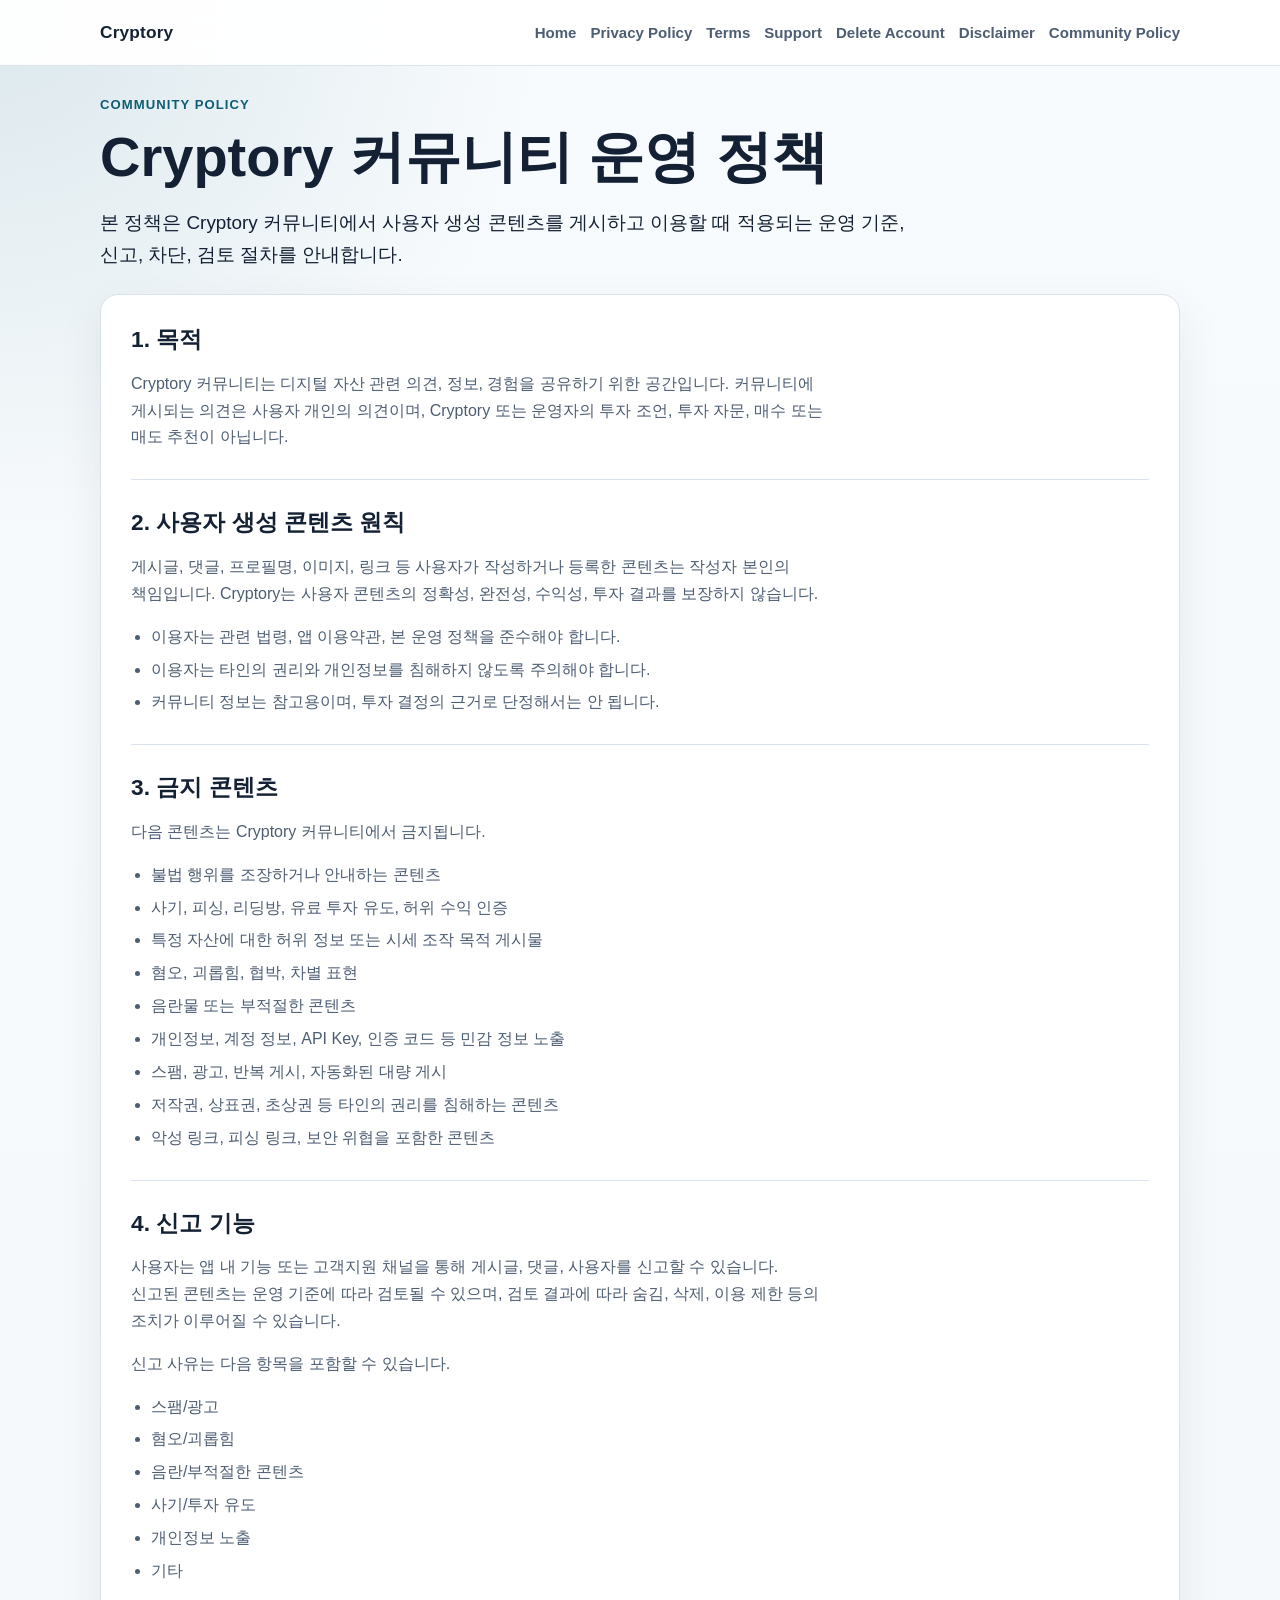
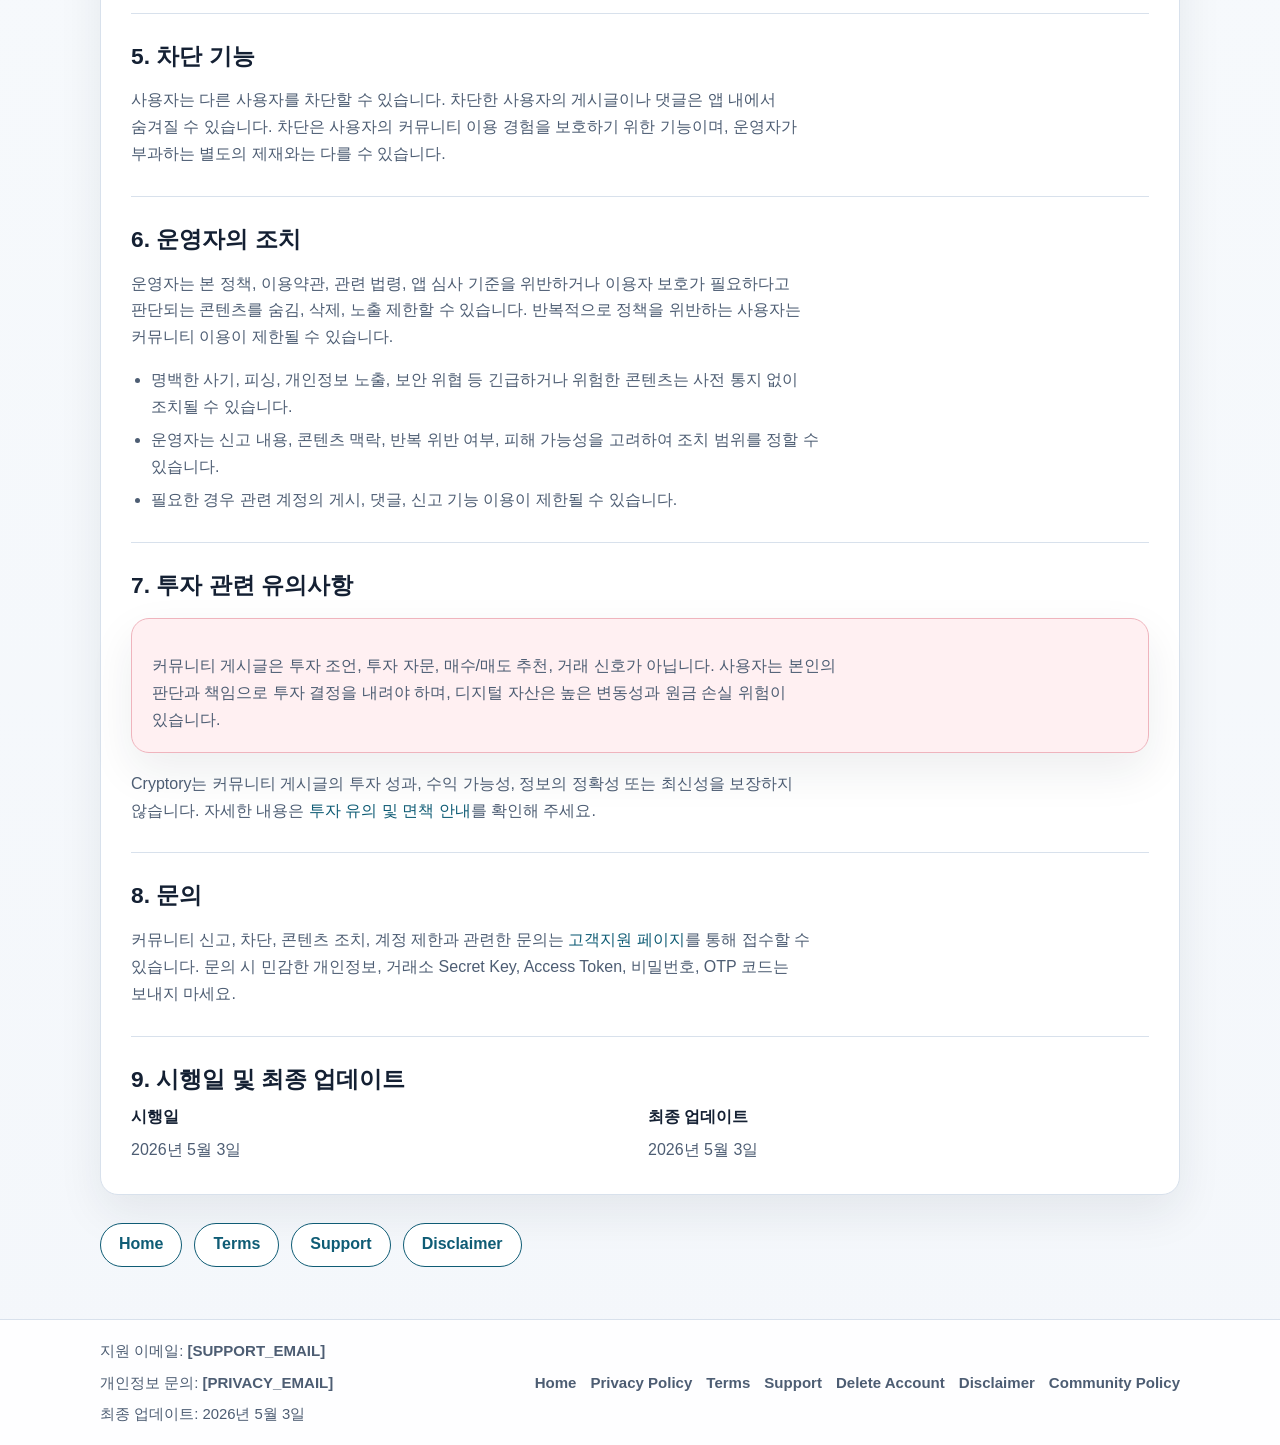
==== community-policy.html @ f9047f8f "Add community policy legal page" ====
<!DOCTYPE html>
<html lang="ko">
<head>
  <meta charset="UTF-8">
  <meta name="viewport" content="width=device-width, initial-scale=1.0">
  <title>Cryptory 커뮤니티 운영 정책</title>
  <meta name="description" content="Cryptory 커뮤니티의 사용자 생성 콘텐츠, 금지 콘텐츠, 신고, 차단, 운영자 검토 및 투자 유의사항을 안내합니다.">
  <link rel="stylesheet" href="styles.css">
</head>
<body>
  <header class="site-header">
    <div class="container header-inner">
      <a class="brand" href="index.html">Cryptory</a>
      <nav class="site-nav" aria-label="주요 메뉴">
        <a href="index.html">Home</a>
        <a href="privacy.html">Privacy Policy</a>
        <a href="terms.html">Terms</a>
        <a href="support.html">Support</a>
        <a href="delete-account.html">Delete Account</a>
        <a href="disclaimer.html">Disclaimer</a>
        <a href="community-policy.html">Community Policy</a>
      </nav>
    </div>
  </header>

  <main class="document-page">
    <div class="container">
      <div class="page-heading">
        <p class="eyebrow">Community Policy</p>
        <h1>Cryptory 커뮤니티 운영 정책</h1>
        <p class="lead">본 정책은 Cryptory 커뮤니티에서 사용자 생성 콘텐츠를 게시하고 이용할 때 적용되는 운영 기준, 신고, 차단, 검토 절차를 안내합니다.</p>
      </div>

      <article class="document">
        <section>
          <h2>1. 목적</h2>
          <p>
            Cryptory 커뮤니티는 디지털 자산 관련 의견, 정보, 경험을 공유하기 위한 공간입니다.
            커뮤니티에 게시되는 의견은 사용자 개인의 의견이며, Cryptory 또는 운영자의 투자 조언, 투자 자문, 매수 또는 매도 추천이 아닙니다.
          </p>
        </section>

        <section>
          <h2>2. 사용자 생성 콘텐츠 원칙</h2>
          <p>
            게시글, 댓글, 프로필명, 이미지, 링크 등 사용자가 작성하거나 등록한 콘텐츠는 작성자 본인의 책임입니다.
            Cryptory는 사용자 콘텐츠의 정확성, 완전성, 수익성, 투자 결과를 보장하지 않습니다.
          </p>
          <ul>
            <li>이용자는 관련 법령, 앱 이용약관, 본 운영 정책을 준수해야 합니다.</li>
            <li>이용자는 타인의 권리와 개인정보를 침해하지 않도록 주의해야 합니다.</li>
            <li>커뮤니티 정보는 참고용이며, 투자 결정의 근거로 단정해서는 안 됩니다.</li>
          </ul>
        </section>

        <section>
          <h2>3. 금지 콘텐츠</h2>
          <p>다음 콘텐츠는 Cryptory 커뮤니티에서 금지됩니다.</p>
          <ul>
            <li>불법 행위를 조장하거나 안내하는 콘텐츠</li>
            <li>사기, 피싱, 리딩방, 유료 투자 유도, 허위 수익 인증</li>
            <li>특정 자산에 대한 허위 정보 또는 시세 조작 목적 게시물</li>
            <li>혐오, 괴롭힘, 협박, 차별 표현</li>
            <li>음란물 또는 부적절한 콘텐츠</li>
            <li>개인정보, 계정 정보, API Key, 인증 코드 등 민감 정보 노출</li>
            <li>스팸, 광고, 반복 게시, 자동화된 대량 게시</li>
            <li>저작권, 상표권, 초상권 등 타인의 권리를 침해하는 콘텐츠</li>
            <li>악성 링크, 피싱 링크, 보안 위협을 포함한 콘텐츠</li>
          </ul>
        </section>

        <section>
          <h2>4. 신고 기능</h2>
          <p>
            사용자는 앱 내 기능 또는 고객지원 채널을 통해 게시글, 댓글, 사용자를 신고할 수 있습니다.
            신고된 콘텐츠는 운영 기준에 따라 검토될 수 있으며, 검토 결과에 따라 숨김, 삭제, 이용 제한 등의 조치가 이루어질 수 있습니다.
          </p>
          <p>신고 사유는 다음 항목을 포함할 수 있습니다.</p>
          <ul>
            <li>스팸/광고</li>
            <li>혐오/괴롭힘</li>
            <li>음란/부적절한 콘텐츠</li>
            <li>사기/투자 유도</li>
            <li>개인정보 노출</li>
            <li>기타</li>
          </ul>
        </section>

        <section>
          <h2>5. 차단 기능</h2>
          <p>
            사용자는 다른 사용자를 차단할 수 있습니다. 차단한 사용자의 게시글이나 댓글은 앱 내에서 숨겨질 수 있습니다.
            차단은 사용자의 커뮤니티 이용 경험을 보호하기 위한 기능이며, 운영자가 부과하는 별도의 제재와는 다를 수 있습니다.
          </p>
        </section>

        <section>
          <h2>6. 운영자의 조치</h2>
          <p>
            운영자는 본 정책, 이용약관, 관련 법령, 앱 심사 기준을 위반하거나 이용자 보호가 필요하다고 판단되는 콘텐츠를 숨김, 삭제, 노출 제한할 수 있습니다.
            반복적으로 정책을 위반하는 사용자는 커뮤니티 이용이 제한될 수 있습니다.
          </p>
          <ul>
            <li>명백한 사기, 피싱, 개인정보 노출, 보안 위협 등 긴급하거나 위험한 콘텐츠는 사전 통지 없이 조치될 수 있습니다.</li>
            <li>운영자는 신고 내용, 콘텐츠 맥락, 반복 위반 여부, 피해 가능성을 고려하여 조치 범위를 정할 수 있습니다.</li>
            <li>필요한 경우 관련 계정의 게시, 댓글, 신고 기능 이용이 제한될 수 있습니다.</li>
          </ul>
        </section>

        <section>
          <h2>7. 투자 관련 유의사항</h2>
          <div class="risk-box">
            <p>
              커뮤니티 게시글은 투자 조언, 투자 자문, 매수/매도 추천, 거래 신호가 아닙니다.
              사용자는 본인의 판단과 책임으로 투자 결정을 내려야 하며, 디지털 자산은 높은 변동성과 원금 손실 위험이 있습니다.
            </p>
          </div>
          <p>
            Cryptory는 커뮤니티 게시글의 투자 성과, 수익 가능성, 정보의 정확성 또는 최신성을 보장하지 않습니다.
            자세한 내용은 <a href="disclaimer.html">투자 유의 및 면책 안내</a>를 확인해 주세요.
          </p>
        </section>

        <section>
          <h2>8. 문의</h2>
          <p>
            커뮤니티 신고, 차단, 콘텐츠 조치, 계정 제한과 관련한 문의는 <a href="support.html">고객지원 페이지</a>를 통해 접수할 수 있습니다.
            문의 시 민감한 개인정보, 거래소 Secret Key, Access Token, 비밀번호, OTP 코드는 보내지 마세요.
          </p>
        </section>

        <section>
          <h2>9. 시행일 및 최종 업데이트</h2>
          <dl class="meta-list">
            <div>
              <dt>시행일</dt>
              <dd>2026년 5월 3일</dd>
            </div>
            <div>
              <dt>최종 업데이트</dt>
              <dd>2026년 5월 3일</dd>
            </div>
          </dl>
        </section>
      </article>

      <div class="link-row">
        <a class="link-button secondary" href="index.html">Home</a>
        <a class="link-button secondary" href="terms.html">Terms</a>
        <a class="link-button secondary" href="support.html">Support</a>
        <a class="link-button secondary" href="disclaimer.html">Disclaimer</a>
      </div>
    </div>
  </main>

  <footer class="site-footer">
    <div class="container footer-inner">
      <div class="footer-meta">
        <p>지원 이메일: <a href="mailto:[SUPPORT_EMAIL]">[SUPPORT_EMAIL]</a></p>
        <p>개인정보 문의: <a href="mailto:[PRIVACY_EMAIL]">[PRIVACY_EMAIL]</a></p>
        <p>최종 업데이트: 2026년 5월 3일</p>
      </div>
      <nav aria-label="하단 링크">
        <a href="index.html">Home</a>
        <a href="privacy.html">Privacy Policy</a>
        <a href="terms.html">Terms</a>
        <a href="support.html">Support</a>
        <a href="delete-account.html">Delete Account</a>
        <a href="disclaimer.html">Disclaimer</a>
        <a href="community-policy.html">Community Policy</a>
      </nav>
    </div>
  </footer>
</body>
</html>
---- styles.css ----
:root {
  --background: #f4f7fb;
  --surface: #ffffff;
  --surface-muted: #eef3f8;
  --text: #142033;
  --text-soft: #4d5d73;
  --line: #d8e1ec;
  --accent: #0f5c75;
  --accent-strong: #083f52;
  --accent-soft: #e6f4f7;
  --warning: #8a4b00;
  --warning-bg: #fff5df;
  --warning-line: #f0c46f;
  --risk: #8b1e2d;
  --risk-bg: #fff0f2;
  --risk-line: #efb4bd;
  --security: #175c39;
  --security-bg: #ebf8f1;
  --security-line: #a6d8bc;
  --shadow: 0 18px 45px rgba(20, 32, 51, 0.08);
  --radius: 18px;
  --max-width: 1080px;
}

* {
  box-sizing: border-box;
}

html {
  scroll-behavior: smooth;
}

body {
  margin: 0;
  font-family: -apple-system, BlinkMacSystemFont, "Segoe UI", sans-serif;
  line-height: 1.68;
  color: var(--text);
  background:
    radial-gradient(circle at top left, rgba(15, 92, 117, 0.12), transparent 34rem),
    linear-gradient(180deg, #f8fbfd 0%, var(--background) 100%);
  word-break: keep-all;
}

a {
  color: var(--accent);
  text-decoration: none;
  overflow-wrap: anywhere;
}

a:hover {
  text-decoration: underline;
}

button,
input,
textarea,
select {
  font: inherit;
}

.container {
  width: min(calc(100% - 32px), var(--max-width));
  margin: 0 auto;
}

.site-header {
  position: sticky;
  top: 0;
  z-index: 10;
  background: rgba(255, 255, 255, 0.94);
  border-bottom: 1px solid rgba(216, 225, 236, 0.92);
  backdrop-filter: blur(12px);
}

.header-inner,
.footer-inner {
  display: flex;
  align-items: center;
  justify-content: space-between;
  gap: 18px;
  padding: 18px 0;
}

.brand {
  color: var(--text);
  font-size: 1.08rem;
  font-weight: 800;
  letter-spacing: 0.01em;
  white-space: nowrap;
}

.site-nav,
.site-footer nav {
  display: flex;
  flex-wrap: wrap;
  gap: 10px 14px;
}

.site-nav a,
.site-footer a {
  color: var(--text-soft);
  font-size: 0.94rem;
  font-weight: 600;
}

.site-nav a:hover,
.site-footer a:hover {
  color: var(--accent);
}

.hero {
  padding: 82px 0 44px;
}

.eyebrow {
  margin: 0 0 10px;
  color: var(--accent);
  font-size: 0.82rem;
  font-weight: 800;
  letter-spacing: 0.08em;
  text-transform: uppercase;
}

.hero h1,
.page-heading h1 {
  margin: 0;
  max-width: 860px;
  font-size: clamp(2rem, 5vw, 3.5rem);
  line-height: 1.12;
}

.lead {
  max-width: 820px;
  margin: 18px 0 0;
  color: var(--text);
  font-size: 1.18rem;
}

.summary {
  max-width: 820px;
  margin: 18px 0 0;
  color: var(--text-soft);
}

.section,
.document-page {
  padding: 28px 0 52px;
}

.section-muted {
  background: rgba(255, 255, 255, 0.48);
  border-top: 1px solid rgba(216, 225, 236, 0.65);
  border-bottom: 1px solid rgba(216, 225, 236, 0.65);
}

.section-heading {
  margin-bottom: 22px;
}

.section-heading h2,
.document h2 {
  margin: 0 0 10px;
  font-size: 1.42rem;
  line-height: 1.3;
}

.section-heading p,
.document p,
.document li {
  color: var(--text-soft);
}

.card-grid {
  display: grid;
  grid-template-columns: repeat(3, minmax(0, 1fr));
  gap: 18px;
}

.link-card-grid {
  grid-template-columns: repeat(auto-fit, minmax(180px, 1fr));
}

.card,
.document,
.info-panel,
.notice,
.risk-box,
.security-box {
  border-radius: var(--radius);
  box-shadow: var(--shadow);
}

.card,
.document,
.info-panel {
  background: var(--surface);
  border: 1px solid var(--line);
}

.card {
  padding: 24px;
}

.card h3 {
  margin: 0 0 12px;
  font-size: 1.06rem;
}

.card p {
  margin: 0;
  color: var(--text-soft);
}

.card ul,
.document ul,
.document ol {
  margin: 0;
  padding-left: 20px;
}

.card li + li,
.document li + li {
  margin-top: 6px;
}

.link-card {
  display: flex;
  min-height: 148px;
  flex-direction: column;
  justify-content: space-between;
  color: var(--text);
}

.link-card:hover {
  text-decoration: none;
  border-color: rgba(15, 92, 117, 0.44);
  transform: translateY(-2px);
  transition: transform 160ms ease, border-color 160ms ease;
}

.link-card span {
  color: var(--accent);
  font-weight: 800;
}

.button-row,
.link-row {
  display: flex;
  flex-wrap: wrap;
  gap: 12px;
  margin-top: 28px;
}

.link-button,
.button {
  display: inline-flex;
  align-items: center;
  justify-content: center;
  min-height: 44px;
  padding: 0 18px;
  border: 1px solid var(--accent);
  border-radius: 999px;
  background: var(--accent);
  color: #ffffff;
  font-weight: 800;
}

.link-button:hover,
.button:hover {
  text-decoration: none;
  background: var(--accent-strong);
}

.link-button.secondary,
.button.secondary {
  background: #ffffff;
  color: var(--accent);
}

.link-button.secondary:hover,
.button.secondary:hover {
  background: var(--accent-soft);
}

.page-heading {
  margin-bottom: 24px;
}

.document {
  padding: 30px;
  overflow-wrap: anywhere;
}

.document section + section {
  margin-top: 28px;
  padding-top: 28px;
  border-top: 1px solid var(--line);
}

.document p,
.document li {
  max-width: 78ch;
}

.document strong {
  color: var(--text);
}

.meta-list {
  display: grid;
  grid-template-columns: repeat(2, minmax(0, 1fr));
  gap: 16px;
  margin: 0;
}

.meta-list dt {
  color: var(--text);
  font-weight: 800;
}

.meta-list dd {
  margin: 6px 0 0;
  color: var(--text-soft);
}

.info-panel {
  padding: 24px;
}

.notice,
.risk-box,
.security-box {
  margin: 18px 0;
  padding: 18px 20px;
  border: 1px solid;
}

.notice {
  color: var(--warning);
  background: var(--warning-bg);
  border-color: var(--warning-line);
}

.risk-box {
  color: var(--risk);
  background: var(--risk-bg);
  border-color: var(--risk-line);
}

.security-box {
  color: var(--security);
  background: var(--security-bg);
  border-color: var(--security-line);
}

.notice h2,
.notice h3,
.risk-box h2,
.risk-box h3,
.security-box h2,
.security-box h3 {
  margin-top: 0;
  color: inherit;
}

.notice p:last-child,
.risk-box p:last-child,
.security-box p:last-child {
  margin-bottom: 0;
}

.site-footer {
  border-top: 1px solid var(--line);
  background: rgba(255, 255, 255, 0.92);
}

.site-footer p {
  margin: 0;
  color: var(--text-soft);
  font-size: 0.93rem;
}

.footer-meta {
  display: grid;
  gap: 6px;
}

@media (max-width: 980px) {
  .header-inner,
  .footer-inner {
    align-items: flex-start;
    flex-direction: column;
  }

  .card-grid,
  .link-card-grid {
    grid-template-columns: repeat(2, minmax(0, 1fr));
  }
}

@media (max-width: 640px) {
  body {
    font-size: 16px;
    line-height: 1.72;
  }

  .container {
    width: min(calc(100% - 24px), var(--max-width));
  }

  .hero {
    padding: 48px 0 34px;
  }

  .section,
  .document-page {
    padding: 24px 0 42px;
  }

  .header-inner,
  .footer-inner {
    gap: 14px;
    padding: 14px 0;
  }

  .hero h1,
  .page-heading h1 {
    font-size: 2rem;
    line-height: 1.16;
  }

  .lead {
    font-size: 1.04rem;
  }

  .site-nav,
  .site-footer nav {
    gap: 10px 12px;
  }

  .site-nav a,
  .site-footer a,
  .site-footer p {
    font-size: 0.9rem;
  }

  .card-grid,
  .link-card-grid,
  .meta-list {
    grid-template-columns: 1fr;
  }

  .document,
  .card,
  .info-panel,
  .notice,
  .risk-box,
  .security-box {
    padding: 18px;
  }

  .document section + section {
    margin-top: 24px;
    padding-top: 24px;
  }

  .section-heading h2,
  .document h2 {
    font-size: 1.28rem;
  }

  .link-button,
  .button {
    width: 100%;
  }
}
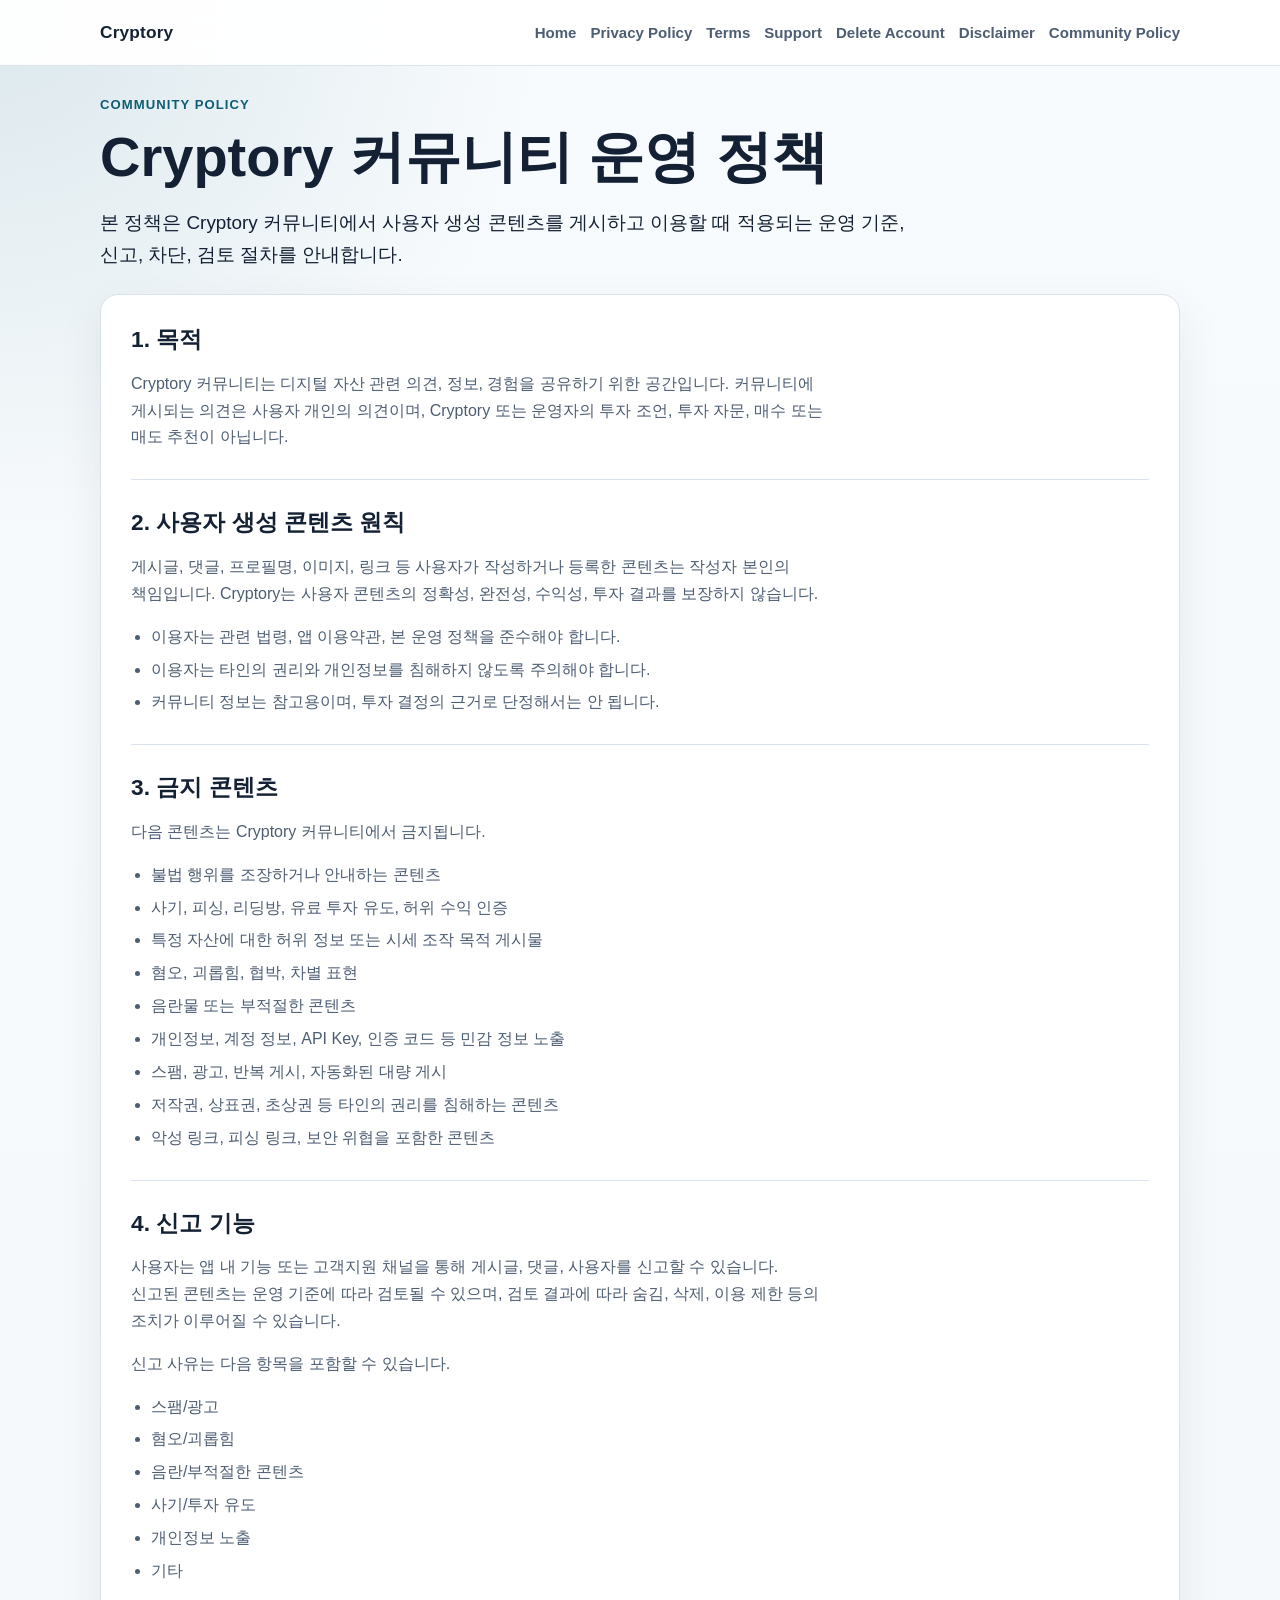
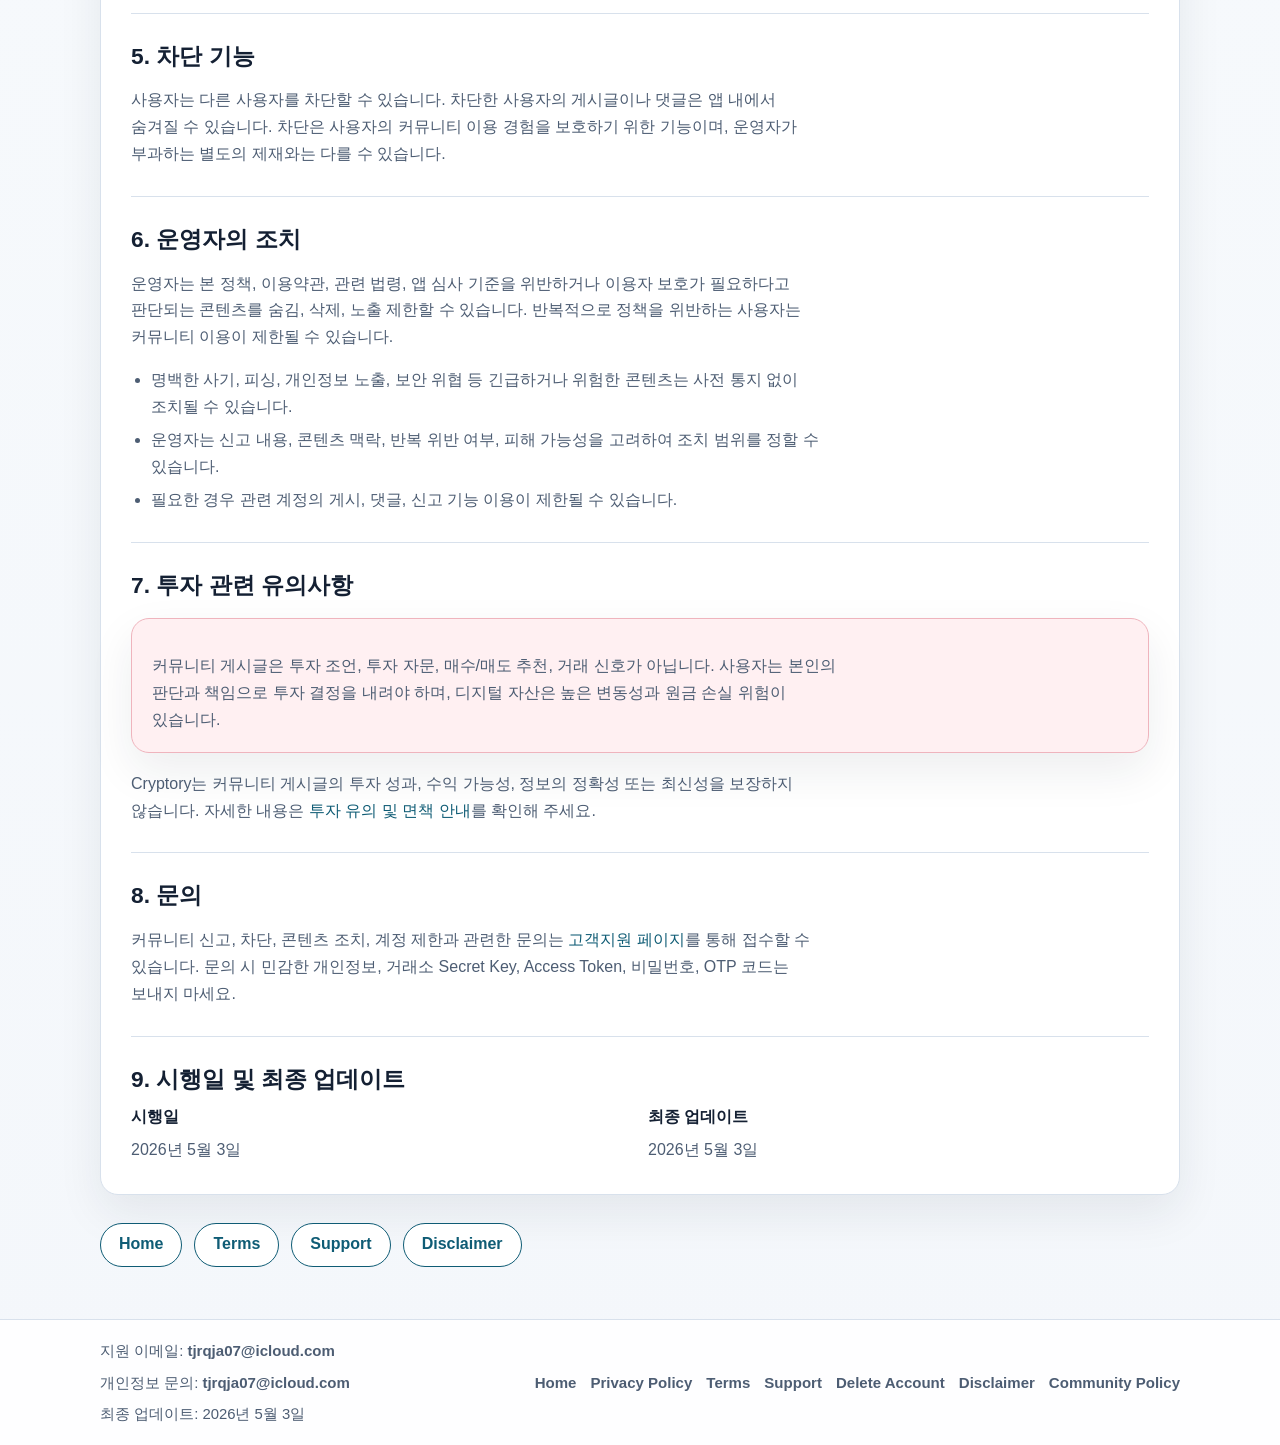
==== commit ef0a927e: "docs: configure Cryptory public support details" ====
--- a/community-policy.html
+++ b/community-policy.html
@@ -156,8 +156,8 @@
   <footer class="site-footer">
     <div class="container footer-inner">
       <div class="footer-meta">
-        <p>지원 이메일: <a href="mailto:[SUPPORT_EMAIL]">[SUPPORT_EMAIL]</a></p>
-        <p>개인정보 문의: <a href="mailto:[PRIVACY_EMAIL]">[PRIVACY_EMAIL]</a></p>
+        <p>지원 이메일: <a href="mailto:tjrqja07@icloud.com">tjrqja07@icloud.com</a></p>
+        <p>개인정보 문의: <a href="mailto:tjrqja07@icloud.com">tjrqja07@icloud.com</a></p>
         <p>최종 업데이트: 2026년 5월 3일</p>
       </div>
       <nav aria-label="하단 링크">
